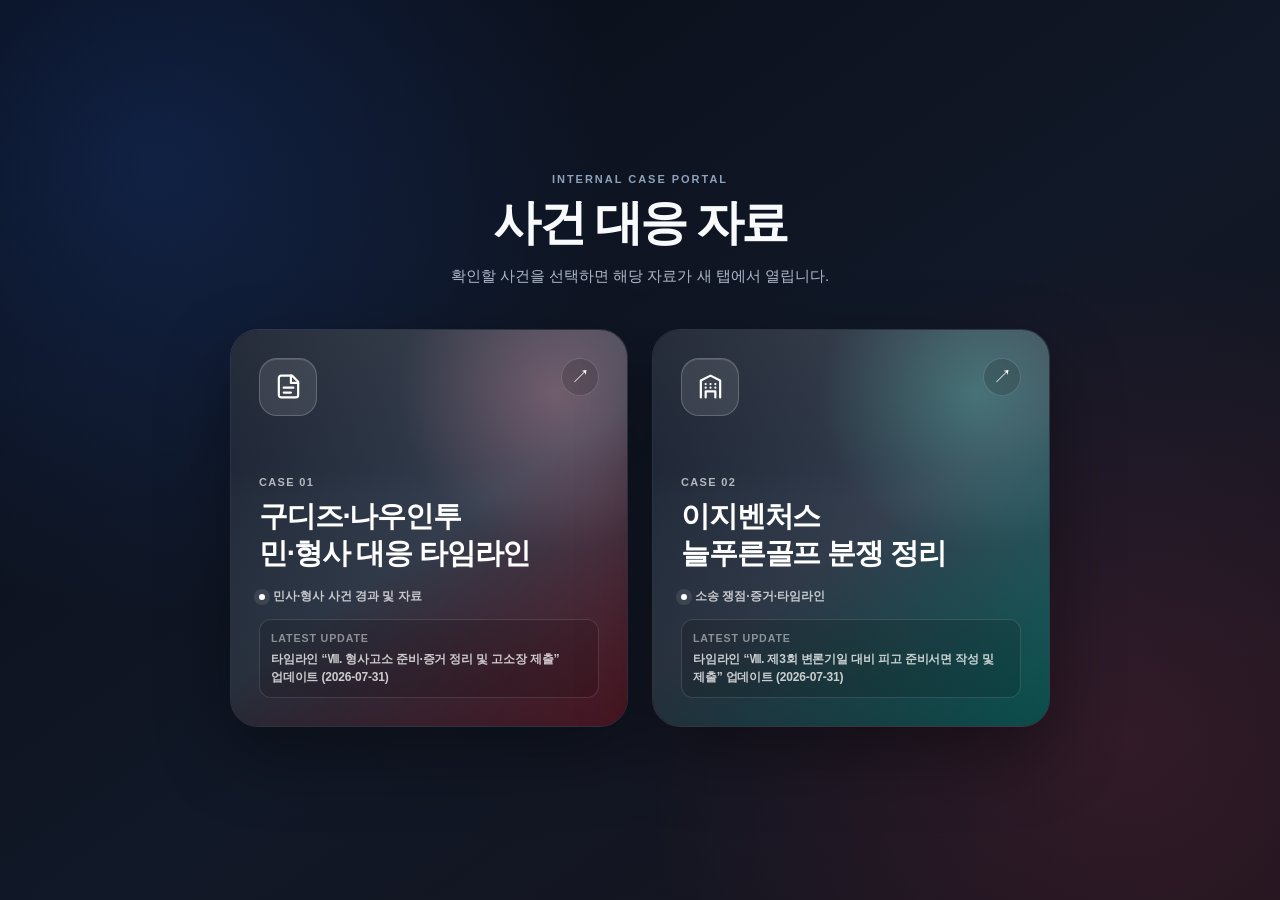
==== index.html @ 6dbe466e "Add files via upload" ====
<!DOCTYPE html>
<html lang="ko">
<head>
  <meta charset="utf-8">
  <meta name="viewport" content="width=device-width, initial-scale=1">
  <meta name="robots" content="noindex,nofollow,noarchive,nosnippet,noimageindex">
  <meta name="referrer" content="no-referrer">
  <title>사건 대응 자료</title>
  <style>
    :root{
      --bg-1:#080c16;
      --bg-2:#111827;
      --text:#f8fafc;
      --muted:#aeb9ca;
      --line:rgba(255,255,255,.12);
      --shadow:0 28px 70px rgba(0,0,0,.38);
    }

    *{box-sizing:border-box}
    html,body{min-height:100%}

    body{
      margin:0;
      min-height:100dvh;
      display:grid;
      place-items:center;
      overflow-x:hidden;
      color:var(--text);
      font-family:-apple-system,BlinkMacSystemFont,"Apple SD Gothic Neo","Malgun Gothic",
                  "Segoe UI",Roboto,Arial,sans-serif;
      background:
        radial-gradient(circle at 12% 18%,rgba(46,116,255,.18),transparent 34%),
        radial-gradient(circle at 88% 82%,rgba(155,47,73,.22),transparent 36%),
        linear-gradient(145deg,var(--bg-1) 0%,var(--bg-2) 54%,#17131b 100%);
    }

    body::before{
      content:"";
      position:fixed;
      inset:0;
      pointer-events:none;
      opacity:.24;
      background-image:
        linear-gradient(rgba(255,255,255,.025) 1px,transparent 1px),
        linear-gradient(90deg,rgba(255,255,255,.025) 1px,transparent 1px);
      background-size:36px 36px;
      -webkit-mask-image:linear-gradient(to bottom,black,transparent 90%);
      mask-image:linear-gradient(to bottom,black,transparent 90%);
    }

    .shell{
      width:min(1040px,calc(100% - 40px));
      padding:54px 0;
      text-align:center;
    }

    .eyebrow{
      margin:0 0 11px;
      color:#8fa2bd;
      font-size:11px;
      font-weight:900;
      letter-spacing:.18em;
    }

    h1{
      margin:0;
      font-size:clamp(28px,4.4vw,48px);
      line-height:1.12;
      letter-spacing:-.055em;
    }

    .intro{
      margin:14px auto 0;
      color:var(--muted);
      font-size:clamp(13px,1.7vw,15px);
      line-height:1.65;
    }

    .cards{
      display:grid;
      grid-template-columns:repeat(2,minmax(0,1fr));
      gap:24px;
      width:min(820px,100%);
      margin:40px auto 0;
    }

    .case-card{
      position:relative;
      isolation:isolate;
      aspect-ratio:1;
      min-width:0;
      display:flex;
      flex-direction:column;
      justify-content:space-between;
      padding:28px;
      overflow:hidden;
      border:1px solid var(--line);
      border-radius:28px;
      color:#fff;
      text-align:left;
      text-decoration:none;
      box-shadow:var(--shadow);
      transform:translateY(0);
      transition:
        transform .26s cubic-bezier(.2,.8,.2,1),
        border-color .26s ease,
        box-shadow .26s ease;
    }

    .case-card::before{
      content:"";
      position:absolute;
      inset:0;
      z-index:-2;
      transition:transform .38s ease;
    }

    .case-card::after{
      content:"";
      position:absolute;
      inset:0;
      z-index:-1;
      background:
        linear-gradient(180deg,rgba(255,255,255,.09),transparent 35%),
        linear-gradient(0deg,rgba(4,8,16,.38),transparent 58%);
    }

    .case-card:hover,
    .case-card:focus-visible{
      transform:translateY(-8px);
      border-color:rgba(255,255,255,.27);
      box-shadow:0 36px 90px rgba(0,0,0,.48);
      outline:none;
    }

    .case-card:hover::before,
    .case-card:focus-visible::before{transform:scale(1.045)}

    .case-card.goodies::before{
      background:
        radial-gradient(circle at 82% 16%,rgba(237,145,165,.30),transparent 34%),
        linear-gradient(145deg,#111827 0%,#374151 52%,#6f1d2b 100%);
    }

    .case-card.golf::before{
      background:
        radial-gradient(circle at 82% 16%,rgba(94,234,212,.28),transparent 34%),
        linear-gradient(145deg,#111827 0%,#374151 52%,#0f766e 100%);
    }

    .card-top{
      display:flex;
      align-items:flex-start;
      justify-content:space-between;
      gap:16px;
    }

    .icon{
      width:58px;
      height:58px;
      display:grid;
      place-items:center;
      border:1px solid rgba(255,255,255,.2);
      border-radius:18px;
      background:rgba(255,255,255,.1);
      -webkit-backdrop-filter:blur(10px);
      backdrop-filter:blur(10px);
      box-shadow:inset 0 1px 0 rgba(255,255,255,.12);
    }

    .icon svg{
      width:29px;
      height:29px;
      stroke:currentColor;
    }

    .arrow{
      width:38px;
      height:38px;
      display:grid;
      place-items:center;
      border:1px solid rgba(255,255,255,.16);
      border-radius:999px;
      background:rgba(0,0,0,.14);
      font-size:19px;
      transition:transform .24s ease,background .24s ease;
    }

    .case-card:hover .arrow,
    .case-card:focus-visible .arrow{
      transform:translate(3px,-3px);
      background:rgba(255,255,255,.15);
    }

    .card-no{
      margin:0 0 10px;
      color:rgba(255,255,255,.66);
      font-size:11px;
      font-weight:900;
      letter-spacing:.12em;
    }

    .card-title{
      margin:0;
      font-size:clamp(21px,2.5vw,29px);
      line-height:1.28;
      letter-spacing:-.04em;
      word-break:keep-all;
    }

    .card-caption{
      display:flex;
      align-items:center;
      gap:8px;
      margin-top:16px;
      color:rgba(255,255,255,.72);
      font-size:12px;
      font-weight:800;
    }

    .update-note{
      margin-top:14px;
      padding:10px 11px;
      border:1px solid rgba(255,255,255,.13);
      border-radius:12px;
      background:rgba(0,0,0,.13);
      color:rgba(255,255,255,.76);
      font-size:9pt;
      font-weight:700;
      line-height:1.55;
      letter-spacing:-.015em;
      word-break:keep-all;
    }

    .update-label{
      display:block;
      margin-bottom:3px;
      color:rgba(255,255,255,.48);
      font-size:8pt;
      font-weight:900;
      letter-spacing:.08em;
    }

    .dot{
      width:6px;
      height:6px;
      flex:0 0 auto;
      border-radius:999px;
      background:#fff;
      box-shadow:0 0 0 5px rgba(255,255,255,.09);
    }

    .footer{
      margin-top:28px;
      color:#718096;
      font-size:11px;
      letter-spacing:.03em;
    }

    @media (max-width:720px){
      body{place-items:start center}

      .shell{
        width:min(440px,calc(100% - 24px));
        padding:38px 0 30px;
      }

      .cards{
        grid-template-columns:1fr;
        gap:15px;
        margin-top:29px;
      }

      .case-card{
        padding:23px;
        border-radius:23px;
      }

      .icon{
        width:52px;
        height:52px;
        border-radius:16px;
      }

      .card-title{font-size:24px}
    }

    @media (prefers-reduced-motion:reduce){
      *{scroll-behavior:auto!important;transition:none!important}
    }
  </style>
</head>
<body>
  <main class="shell">
    <p class="eyebrow">INTERNAL CASE PORTAL</p>
    <h1>사건 대응 자료</h1>
    <p class="intro">확인할 사건을 선택하면 해당 자료가 새 탭에서 열립니다.</p>

    <section class="cards" aria-label="사건 자료 선택">
      <a class="case-card goodies"
         href="https://tkfkd3226-cell.github.io/report/02"
         target="_blank"
         rel="noopener noreferrer"
         aria-label="구디즈·나우인투 민·형사 대응 타임라인 새 탭으로 열기">
        <div class="card-top">
          <span class="icon" aria-hidden="true">
            <svg viewBox="0 0 24 24" fill="none" stroke-width="1.8" stroke-linecap="round" stroke-linejoin="round">
              <path d="M4 19V5a2 2 0 0 1 2-2h9l5 5v11a2 2 0 0 1-2 2H6a2 2 0 0 1-2-2Z"/>
              <path d="M14 3v6h6"/>
              <path d="M8 13h8M8 17h6"/>
            </svg>
          </span>
          <span class="arrow" aria-hidden="true">↗</span>
        </div>
        <div>
          <p class="card-no">CASE 01</p>
          <h2 class="card-title">구디즈·나우인투<br>민·형사 대응 타임라인</h2>
          <div class="card-caption"><span class="dot"></span>민사·형사 사건 경과 및 자료</div>
          <div class="update-note">
            <span class="update-label">LATEST UPDATE</span>
            타임라인 “Ⅷ. 형사고소 준비·증거 정리 및 고소장 제출” 업데이트 (2026-07-31)
          </div>
        </div>
      </a>

      <a class="case-card golf"
         href="https://tkfkd3226-cell.github.io/report/01"
         target="_blank"
         rel="noopener noreferrer"
         aria-label="이지벤처스 - 늘푸른골프 분쟁 정리 새 탭으로 열기">
        <div class="card-top">
          <span class="icon" aria-hidden="true">
            <svg viewBox="0 0 24 24" fill="none" stroke-width="1.8" stroke-linecap="round" stroke-linejoin="round">
              <path d="M4 21V7l8-4 8 4v14"/>
              <path d="M8 21v-5h8v5"/>
              <path d="M8 10h.01M12 10h.01M16 10h.01"/>
              <path d="M8 13h.01M12 13h.01M16 13h.01"/>
            </svg>
          </span>
          <span class="arrow" aria-hidden="true">↗</span>
        </div>
        <div>
          <p class="card-no">CASE 02</p>
          <h2 class="card-title">이지벤처스<br>늘푸른골프 분쟁 정리</h2>
          <div class="card-caption"><span class="dot"></span>소송 쟁점·증거·타임라인</div>
          <div class="update-note">
            <span class="update-label">LATEST UPDATE</span>
            타임라인 “Ⅷ. 제3회 변론기일 대비 피고 준비서면 작성 및 제출” 업데이트 (2026-07-31)
          </div>
        </div>
      </a>
    </section>

  </main>
</body>
</html>
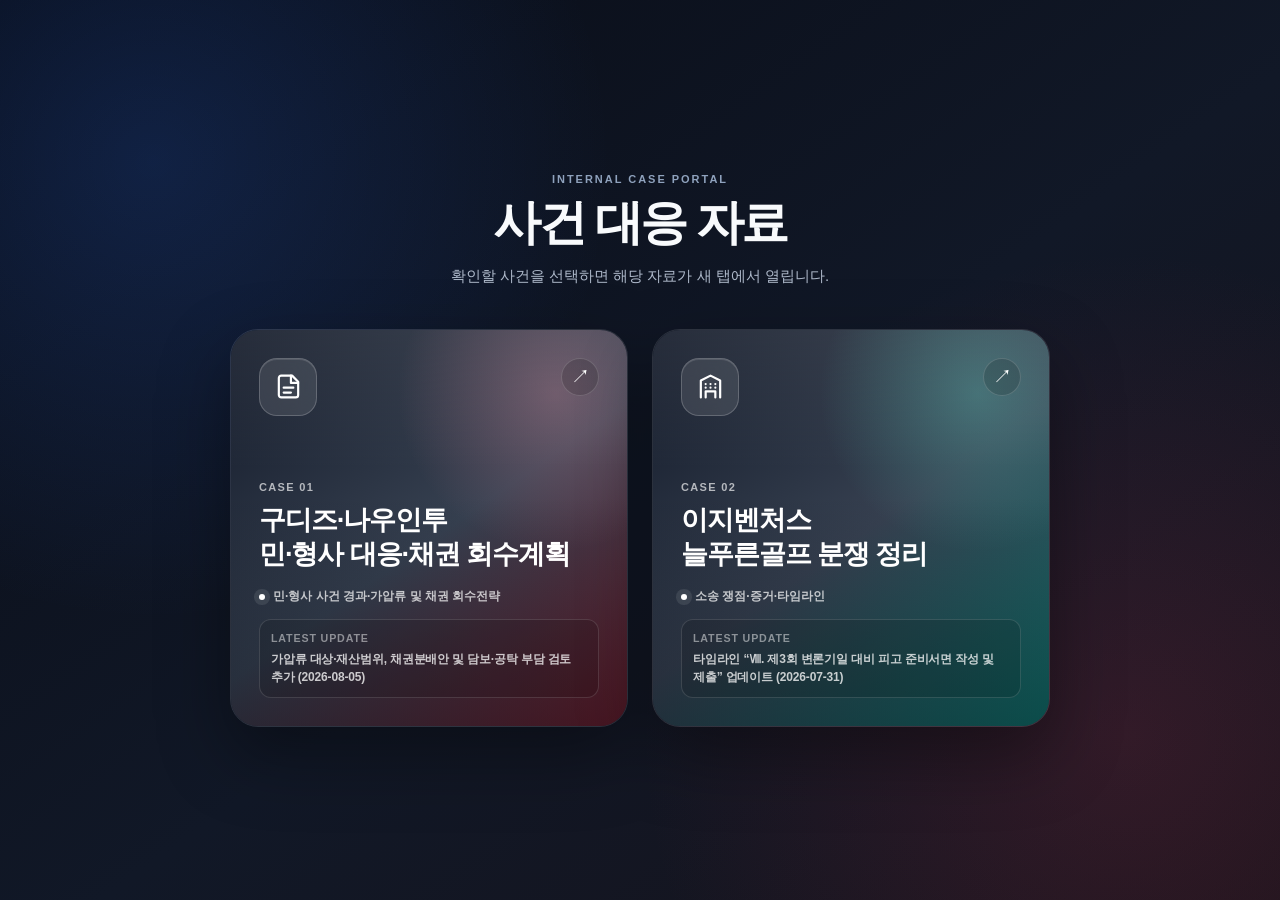
==== commit 075786ed: "Add files via upload" ====
--- a/index.html
+++ b/index.html
@@ -202,7 +202,7 @@
 
     .card-title{
       margin:0;
-      font-size:clamp(21px,2.5vw,29px);
+      font-size:clamp(20px,2.35vw,27px);
       line-height:1.28;
       letter-spacing:-.04em;
       word-break:keep-all;
@@ -282,7 +282,7 @@
         border-radius:16px;
       }
 
-      .card-title{font-size:24px}
+      .card-title{font-size:22px}
     }
 
     @media (prefers-reduced-motion:reduce){
@@ -301,7 +301,7 @@
          href="https://tkfkd3226-cell.github.io/report/02"
          target="_blank"
          rel="noopener noreferrer"
-         aria-label="구디즈·나우인투 민·형사 대응 타임라인 새 탭으로 열기">
+         aria-label="구디즈·나우인투 민·형사 대응·채권 회수계획 새 탭으로 열기">
         <div class="card-top">
           <span class="icon" aria-hidden="true">
             <svg viewBox="0 0 24 24" fill="none" stroke-width="1.8" stroke-linecap="round" stroke-linejoin="round">
@@ -314,11 +314,11 @@
         </div>
         <div>
           <p class="card-no">CASE 01</p>
-          <h2 class="card-title">구디즈·나우인투<br>민·형사 대응 타임라인</h2>
-          <div class="card-caption"><span class="dot"></span>민사·형사 사건 경과 및 자료</div>
+          <h2 class="card-title">구디즈·나우인투<br>민·형사 대응·채권 회수계획</h2>
+          <div class="card-caption"><span class="dot"></span>민·형사 사건 경과·가압류 및 채권 회수전략</div>
           <div class="update-note">
             <span class="update-label">LATEST UPDATE</span>
-            타임라인 “Ⅷ. 형사고소 준비·증거 정리 및 고소장 제출” 업데이트 (2026-07-31)
+            가압류 대상·재산범위, 채권분배안 및 담보·공탁 부담 검토 추가 (2026-08-05)
           </div>
         </div>
       </a>
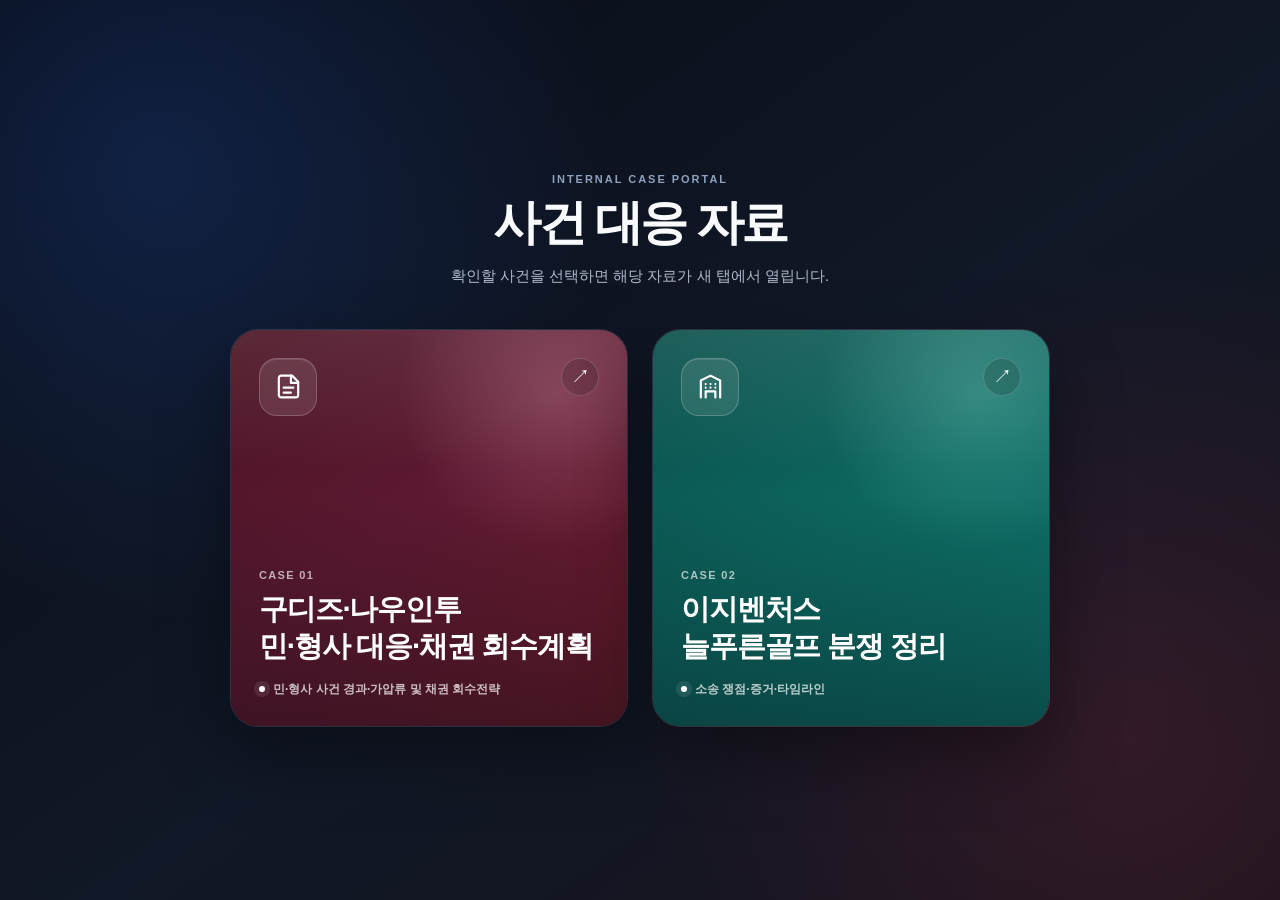
==== commit 3e4ce322: "Update index.html" ====
--- a/index.html
+++ b/index.html
@@ -138,14 +138,14 @@
 
     .case-card.goodies::before{
       background:
-        radial-gradient(circle at 82% 16%,rgba(237,145,165,.30),transparent 34%),
-        linear-gradient(145deg,#111827 0%,#374151 52%,#6f1d2b 100%);
+        radial-gradient(circle at 82% 16%,rgba(255,181,198,.22),transparent 34%),
+        linear-gradient(145deg,#4a1424 0%,#5d1932 48%,#6f1d2b 100%);
     }
 
     .case-card.golf::before{
       background:
-        radial-gradient(circle at 82% 16%,rgba(94,234,212,.28),transparent 34%),
-        linear-gradient(145deg,#111827 0%,#374151 52%,#0f766e 100%);
+        radial-gradient(circle at 82% 16%,rgba(153,246,228,.22),transparent 34%),
+        linear-gradient(145deg,#0a4f4b 0%,#0d665f 48%,#0f766e 100%);
     }
 
     .card-top{
@@ -202,7 +202,7 @@
 
     .card-title{
       margin:0;
-      font-size:clamp(20px,2.35vw,27px);
+      font-size:clamp(21px,2.5vw,29px);
       line-height:1.28;
       letter-spacing:-.04em;
       word-break:keep-all;
@@ -216,29 +216,6 @@
       color:rgba(255,255,255,.72);
       font-size:12px;
       font-weight:800;
-    }
-
-    .update-note{
-      margin-top:14px;
-      padding:10px 11px;
-      border:1px solid rgba(255,255,255,.13);
-      border-radius:12px;
-      background:rgba(0,0,0,.13);
-      color:rgba(255,255,255,.76);
-      font-size:9pt;
-      font-weight:700;
-      line-height:1.55;
-      letter-spacing:-.015em;
-      word-break:keep-all;
-    }
-
-    .update-label{
-      display:block;
-      margin-bottom:3px;
-      color:rgba(255,255,255,.48);
-      font-size:8pt;
-      font-weight:900;
-      letter-spacing:.08em;
     }
 
     .dot{
@@ -316,10 +293,6 @@
           <p class="card-no">CASE 01</p>
           <h2 class="card-title">구디즈·나우인투<br>민·형사 대응·채권 회수계획</h2>
           <div class="card-caption"><span class="dot"></span>민·형사 사건 경과·가압류 및 채권 회수전략</div>
-          <div class="update-note">
-            <span class="update-label">LATEST UPDATE</span>
-            가압류 대상·재산범위, 채권분배안 및 담보·공탁 부담 검토 추가 (2026-08-05)
-          </div>
         </div>
       </a>
 
@@ -343,10 +316,6 @@
           <p class="card-no">CASE 02</p>
           <h2 class="card-title">이지벤처스<br>늘푸른골프 분쟁 정리</h2>
           <div class="card-caption"><span class="dot"></span>소송 쟁점·증거·타임라인</div>
-          <div class="update-note">
-            <span class="update-label">LATEST UPDATE</span>
-            타임라인 “Ⅷ. 제3회 변론기일 대비 피고 준비서면 작성 및 제출” 업데이트 (2026-07-31)
-          </div>
         </div>
       </a>
     </section>
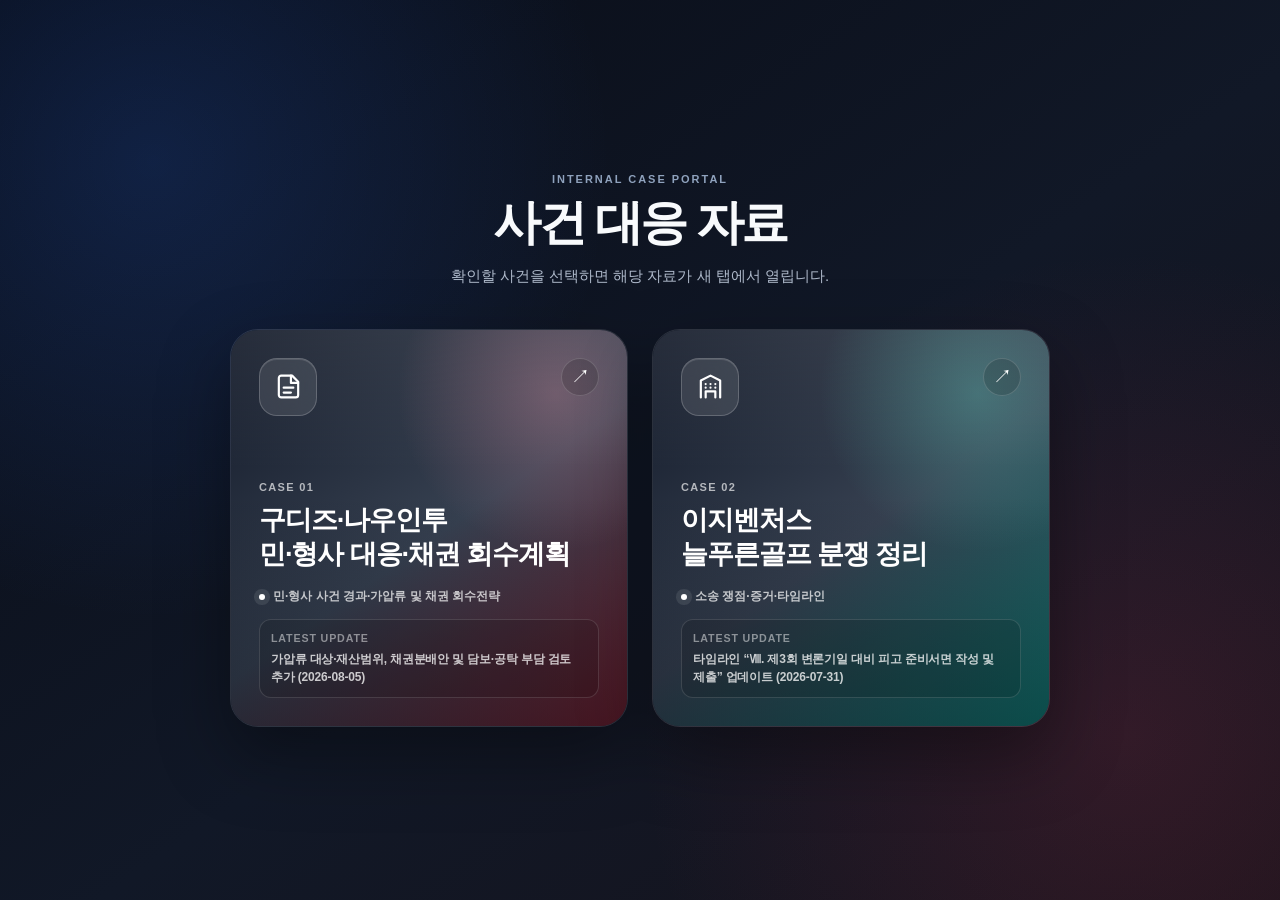
==== commit 65c064e6: "Revert "Update index.html" This reverts commit 3e4ce322f7ad87e048bb90f721093a5fad321e3d." ====
--- a/index.html
+++ b/index.html
@@ -138,14 +138,14 @@
 
     .case-card.goodies::before{
       background:
-        radial-gradient(circle at 82% 16%,rgba(255,181,198,.22),transparent 34%),
-        linear-gradient(145deg,#4a1424 0%,#5d1932 48%,#6f1d2b 100%);
+        radial-gradient(circle at 82% 16%,rgba(237,145,165,.30),transparent 34%),
+        linear-gradient(145deg,#111827 0%,#374151 52%,#6f1d2b 100%);
     }
 
     .case-card.golf::before{
       background:
-        radial-gradient(circle at 82% 16%,rgba(153,246,228,.22),transparent 34%),
-        linear-gradient(145deg,#0a4f4b 0%,#0d665f 48%,#0f766e 100%);
+        radial-gradient(circle at 82% 16%,rgba(94,234,212,.28),transparent 34%),
+        linear-gradient(145deg,#111827 0%,#374151 52%,#0f766e 100%);
     }
 
     .card-top{
@@ -202,7 +202,7 @@
 
     .card-title{
       margin:0;
-      font-size:clamp(21px,2.5vw,29px);
+      font-size:clamp(20px,2.35vw,27px);
       line-height:1.28;
       letter-spacing:-.04em;
       word-break:keep-all;
@@ -216,6 +216,29 @@
       color:rgba(255,255,255,.72);
       font-size:12px;
       font-weight:800;
+    }
+
+    .update-note{
+      margin-top:14px;
+      padding:10px 11px;
+      border:1px solid rgba(255,255,255,.13);
+      border-radius:12px;
+      background:rgba(0,0,0,.13);
+      color:rgba(255,255,255,.76);
+      font-size:9pt;
+      font-weight:700;
+      line-height:1.55;
+      letter-spacing:-.015em;
+      word-break:keep-all;
+    }
+
+    .update-label{
+      display:block;
+      margin-bottom:3px;
+      color:rgba(255,255,255,.48);
+      font-size:8pt;
+      font-weight:900;
+      letter-spacing:.08em;
     }
 
     .dot{
@@ -293,6 +316,10 @@
           <p class="card-no">CASE 01</p>
           <h2 class="card-title">구디즈·나우인투<br>민·형사 대응·채권 회수계획</h2>
           <div class="card-caption"><span class="dot"></span>민·형사 사건 경과·가압류 및 채권 회수전략</div>
+          <div class="update-note">
+            <span class="update-label">LATEST UPDATE</span>
+            가압류 대상·재산범위, 채권분배안 및 담보·공탁 부담 검토 추가 (2026-08-05)
+          </div>
         </div>
       </a>
 
@@ -316,6 +343,10 @@
           <p class="card-no">CASE 02</p>
           <h2 class="card-title">이지벤처스<br>늘푸른골프 분쟁 정리</h2>
           <div class="card-caption"><span class="dot"></span>소송 쟁점·증거·타임라인</div>
+          <div class="update-note">
+            <span class="update-label">LATEST UPDATE</span>
+            타임라인 “Ⅷ. 제3회 변론기일 대비 피고 준비서면 작성 및 제출” 업데이트 (2026-07-31)
+          </div>
         </div>
       </a>
     </section>
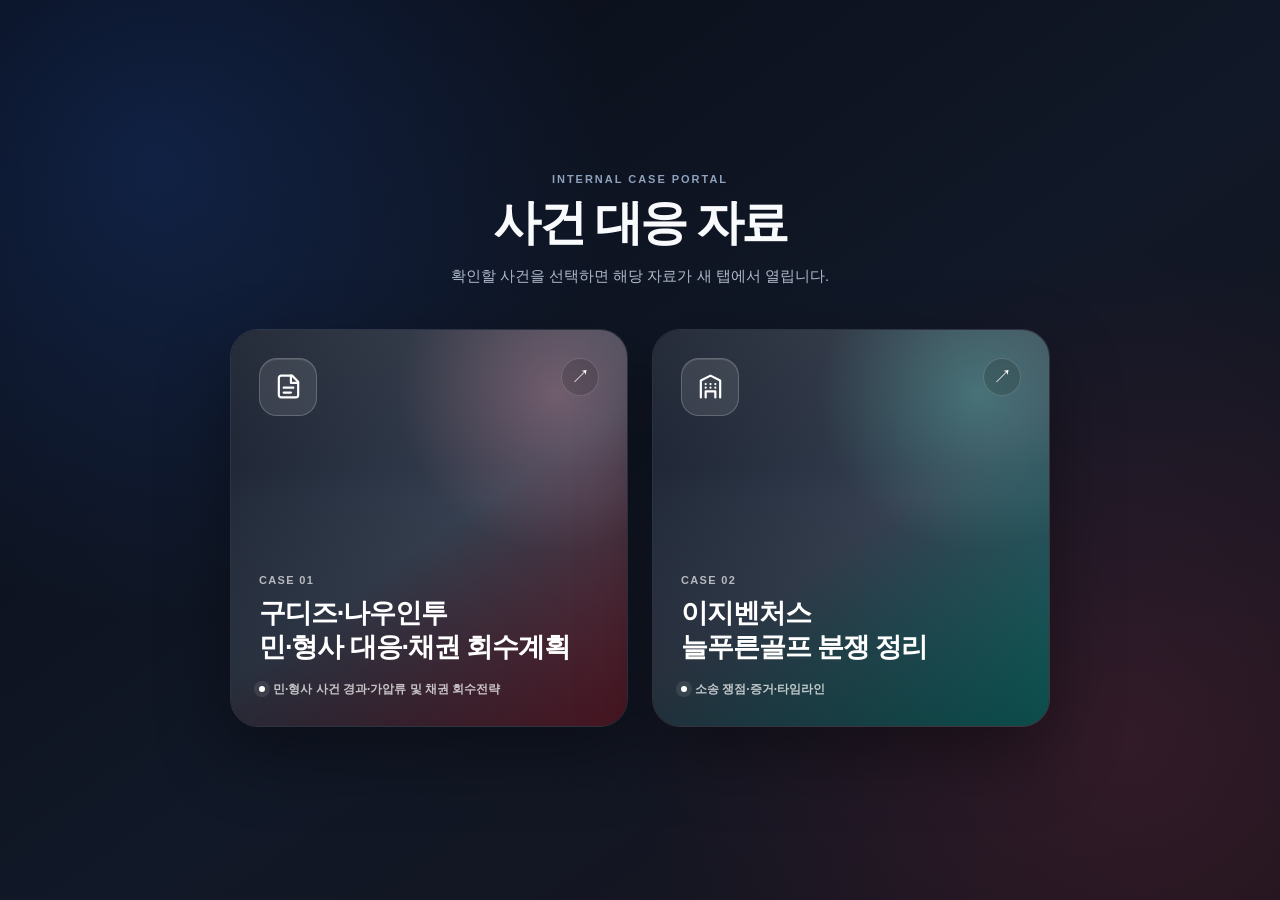
==== commit e8d6710b: "Update index.html" ====
--- a/index.html
+++ b/index.html
@@ -316,10 +316,6 @@
           <p class="card-no">CASE 01</p>
           <h2 class="card-title">구디즈·나우인투<br>민·형사 대응·채권 회수계획</h2>
           <div class="card-caption"><span class="dot"></span>민·형사 사건 경과·가압류 및 채권 회수전략</div>
-          <div class="update-note">
-            <span class="update-label">LATEST UPDATE</span>
-            가압류 대상·재산범위, 채권분배안 및 담보·공탁 부담 검토 추가 (2026-08-05)
-          </div>
         </div>
       </a>
 
@@ -343,10 +339,6 @@
           <p class="card-no">CASE 02</p>
           <h2 class="card-title">이지벤처스<br>늘푸른골프 분쟁 정리</h2>
           <div class="card-caption"><span class="dot"></span>소송 쟁점·증거·타임라인</div>
-          <div class="update-note">
-            <span class="update-label">LATEST UPDATE</span>
-            타임라인 “Ⅷ. 제3회 변론기일 대비 피고 준비서면 작성 및 제출” 업데이트 (2026-07-31)
-          </div>
         </div>
       </a>
     </section>
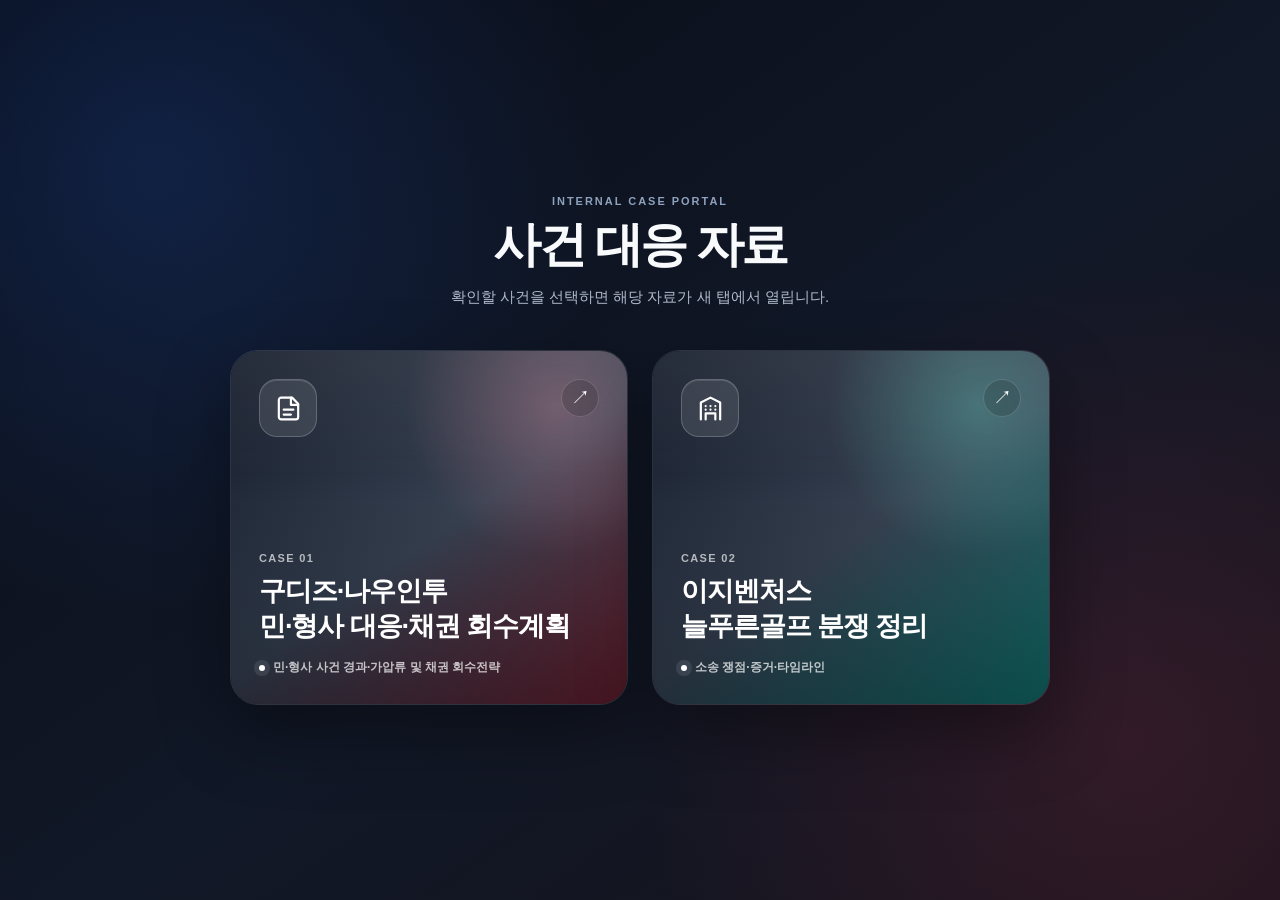
==== commit bea10c96: "Update index.html" ====
--- a/index.html
+++ b/index.html
@@ -87,7 +87,7 @@
     .case-card{
       position:relative;
       isolation:isolate;
-      aspect-ratio:1;
+      aspect-ratio:1.12;
       min-width:0;
       display:flex;
       flex-direction:column;
